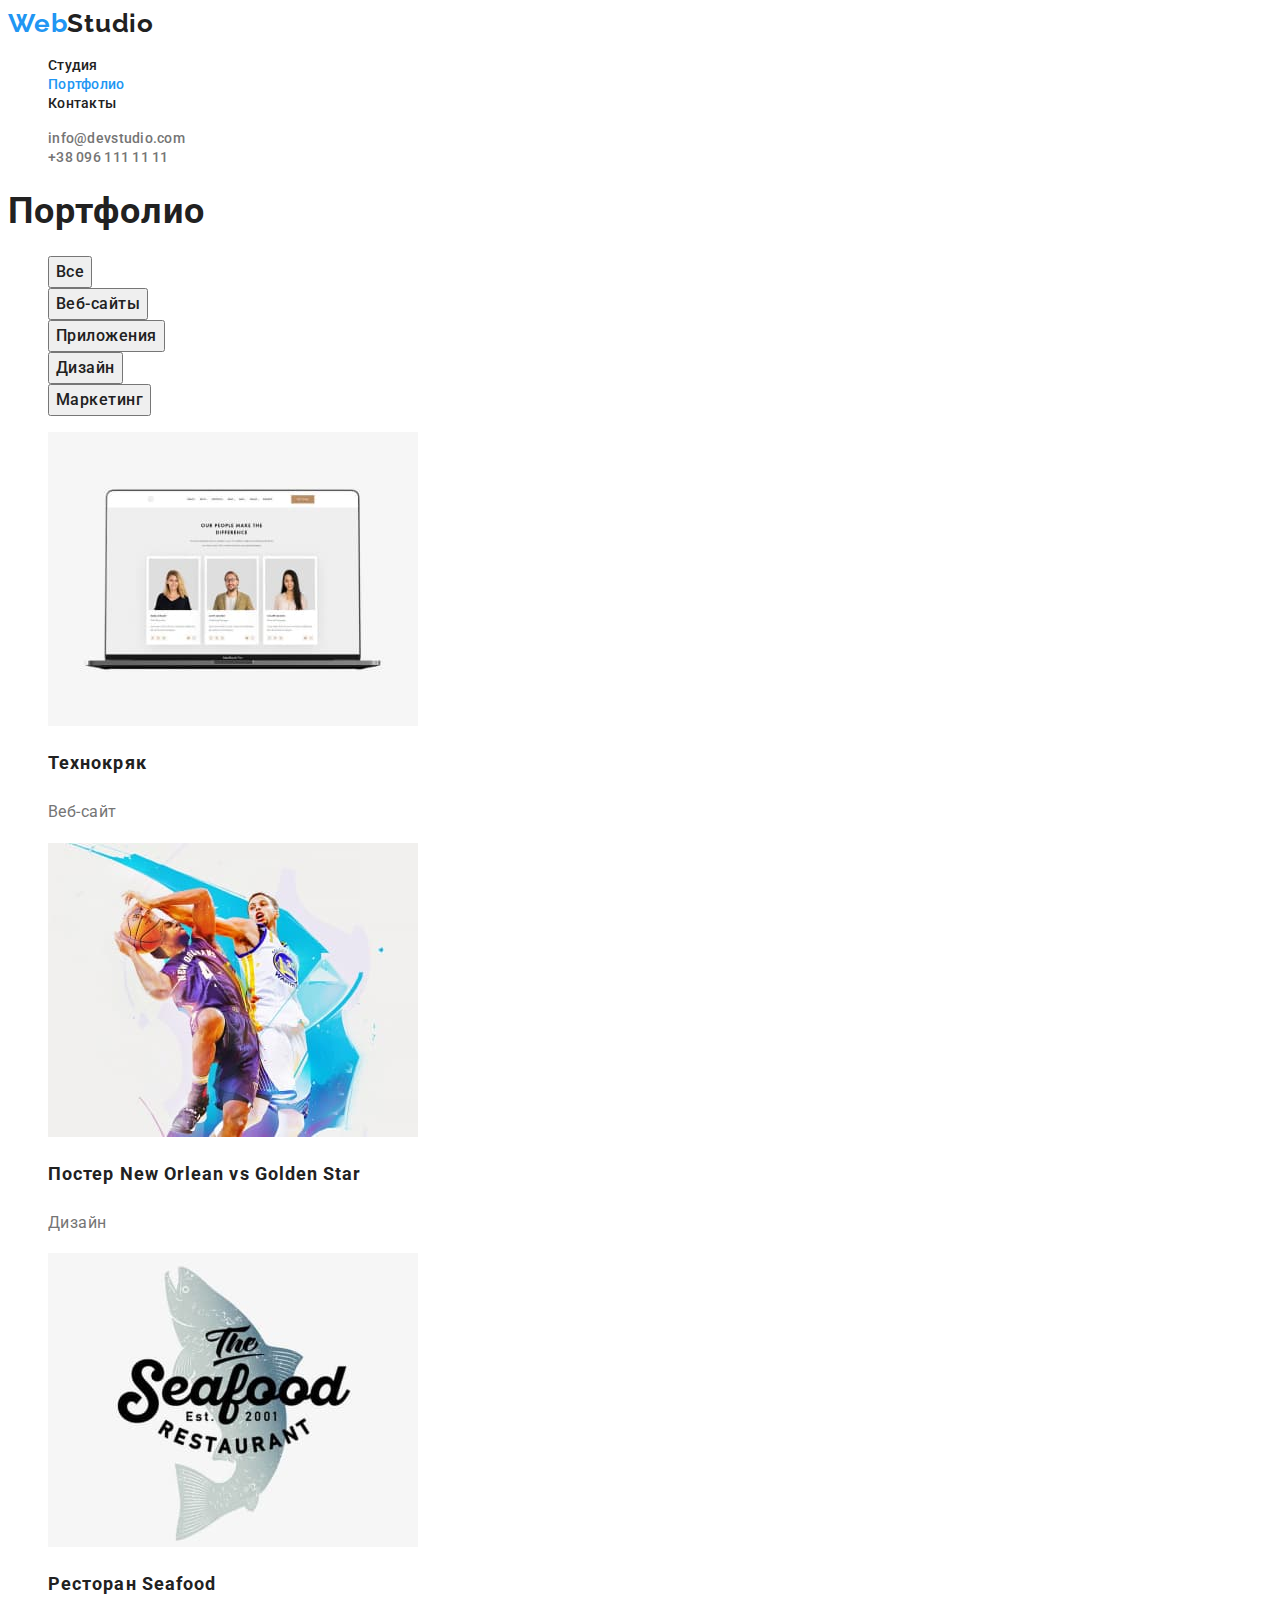
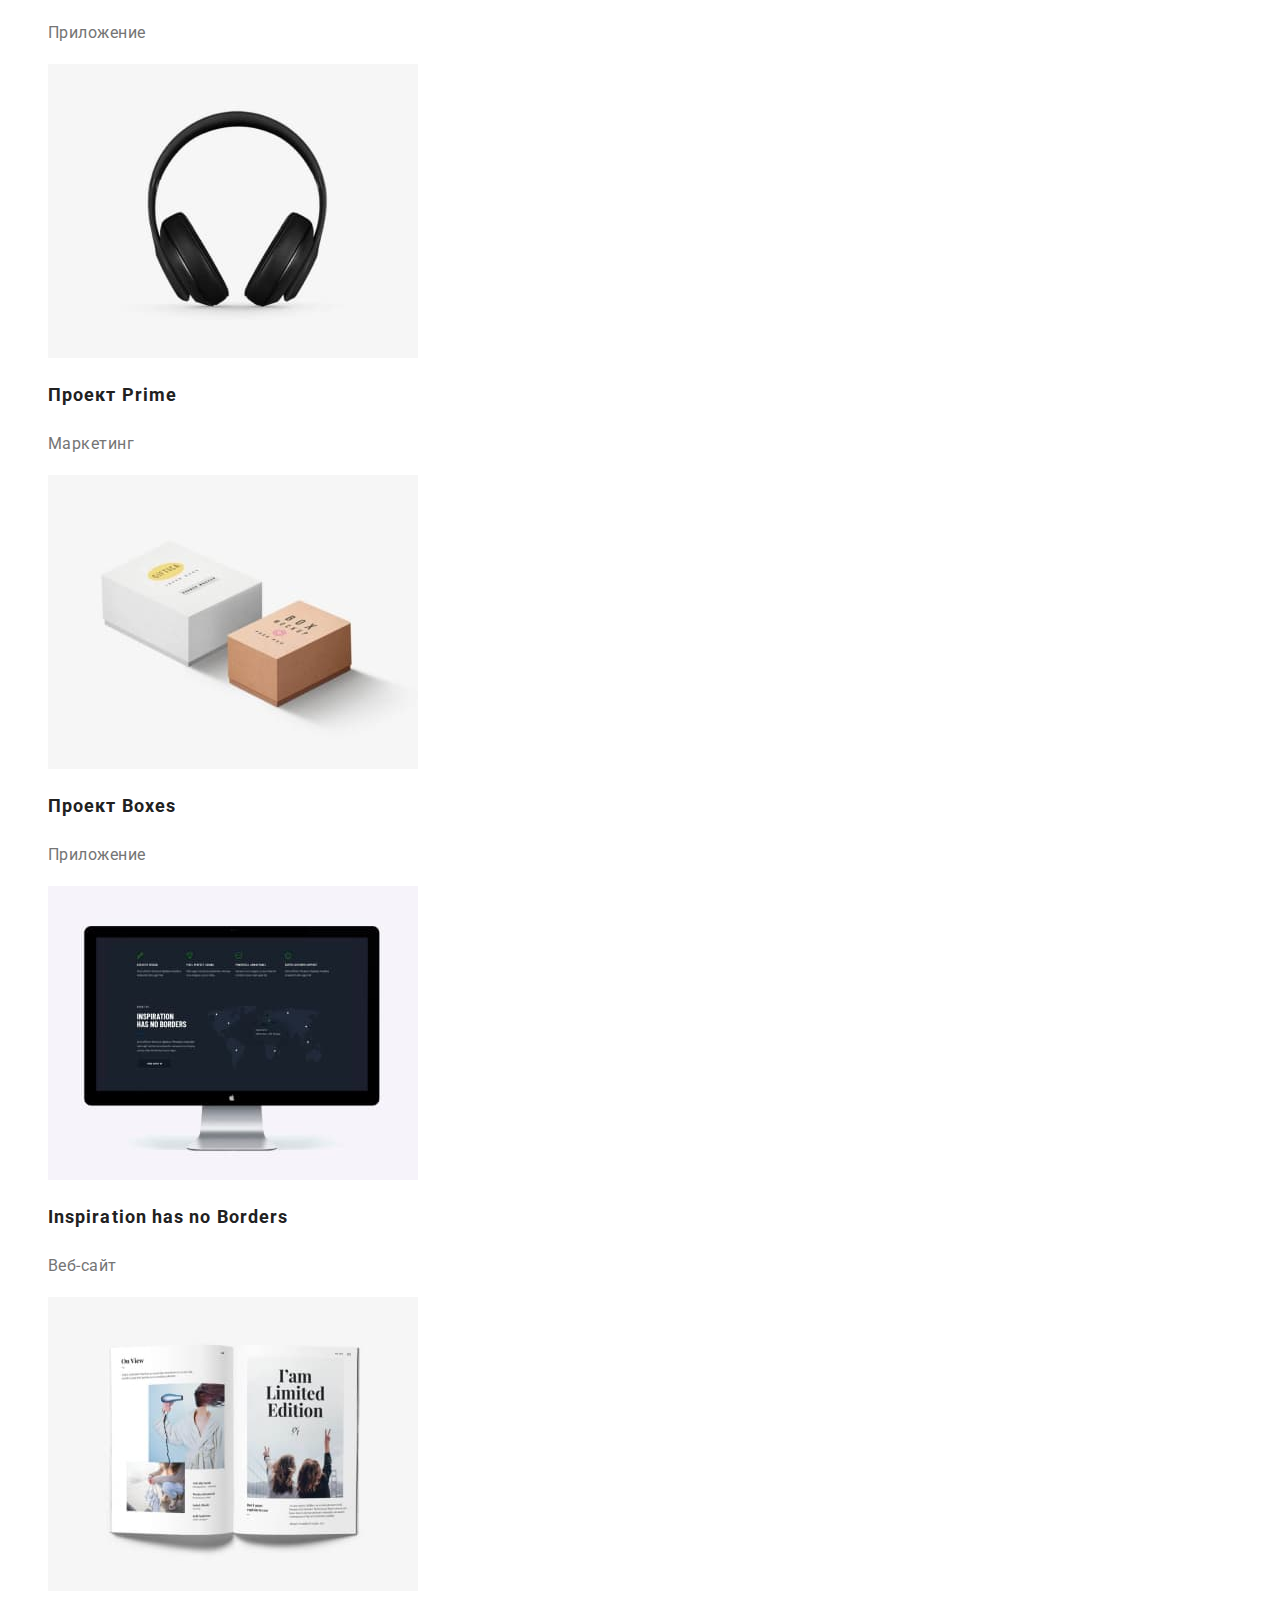
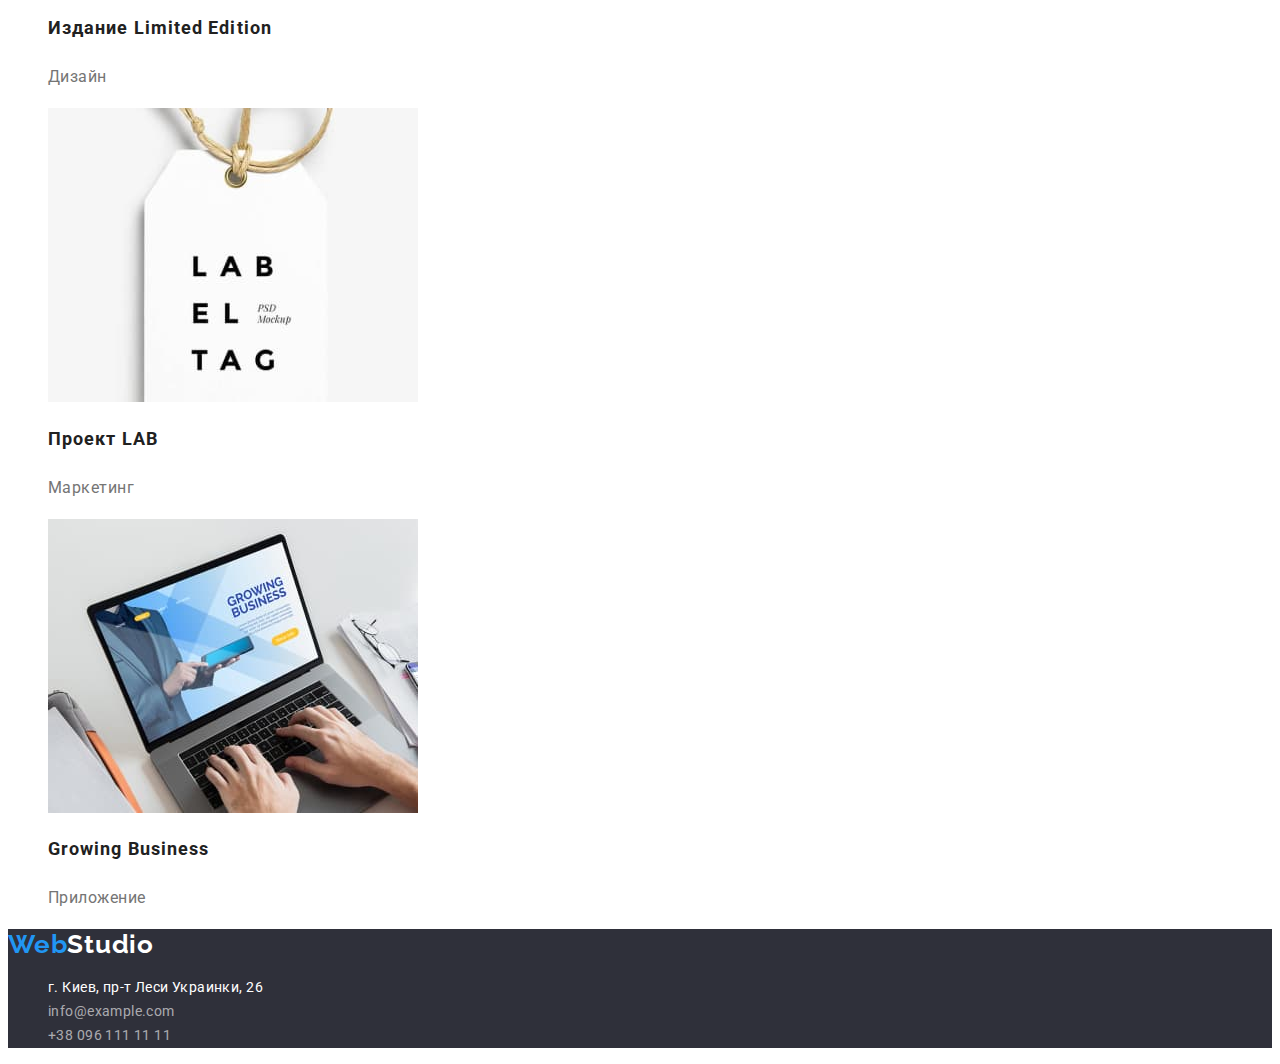
==== portfolio.html @ df974594 "Скопировал 2-ую ДЗ" ====
<!DOCTYPE html>
<html lang="ru">
<head>
    <meta charset="UTF-8">
    <meta http-equiv="X-UA-Compatible" content="IE=edge">
    <meta name="viewport" content="width=device-width, initial-scale=1.0">
    <title>Портфолио</title>
    <link rel="preconnect" href="https://fonts.googleapis.com">
    <link rel="preconnect" href="https://fonts.gstatic.com" crossorigin>
    <link href="https://fonts.googleapis.com/css2?family=Raleway:wght@700&family=Roboto:wght@400;500;700;900&display=swap"
        rel="stylesheet">
    <link rel="stylesheet" href="./css/styles.css">
</head>
<body>
    <header>
        <a href="./index.html" class="logo">Web<span lang="en" class="logo-dark">Studio</span></a>
        <nav>
            <ul class="sitenav">
                <li class="sitenav-item">
                    <a href="./index.html" class="sitenav-link">Студия</a>
                </li>
                <li class="sitenav-item">
                    <a href="" class="sitenav-link current">Портфолио</a>
                </li>
                <li class="sitenav-item">
                    <a href="" class="sitenav-link">Контакты</a>
                </li>
            </ul>
        </nav>
        <ul class="contacts">
            <li class="contacts-item">
                <a href="mailto:info@devstudio.com" class="contacts-link">info@devstudio.com</a>
            </li>
            <li class="contacts-item">
                <a href="tel:+380961111111" class="contacts-link">+38 096 111 11 11</a>
            </li>
        </ul>
    </header>
    <main>
        <section class="section">
            <h1 class="section-title">Портфолио</h1>
            <ul class="filter">
                <li class="filter-item"><button type="button" class="filter-button">Все</button></li>
                <li class="filter-item"><button type="button" class="filter-button">Веб-сайты</button></li>
                <li class="filter-item"><button type="button" class="filter-button">Приложения</button></li>
                <li class="filter-item"><button type="button" class="filter-button">Дизайн</button></li>
                <li class="filter-item"><button type="button" class="filter-button">Маркетинг</button></li>
            </ul>
            <ul class="portfolio">
                <li class="portfolio-item">
                    <img src="./images/port1.jpg" alt="Визуализация сайта Технокряк" width="370" height="294">
                    <h2 class="portfolio-title">Технокряк</h2>
                    <p class="portfolio-text">Веб-сайт</p>
                </li>
                <li class="portfolio-item">
                    <img src="./images/port2.jpg" alt="Визуализация дизайна постера нью орлеан против голдэн стар" width="370" height="294">
                    <h2 class="portfolio-title">Постер New Orlean vs Golden Star</h2>
                    <p class="portfolio-text">Дизайн</p>
                </li>
                <li class="portfolio-item">
                    <img src="./images/port3.jpg" alt="Визуализация приложения ресторана сифуд" width="370" height="294">
                    <h2 class="portfolio-title">Ресторан Seafood</h2>
                    <p class="portfolio-text">Приложение</p>
                </li>
                <li class="portfolio-item">
                    <img src="./images/port4.jpg" alt="Визуализация маркетинга проекта прайм" width="370" height="294">
                    <h2 class="portfolio-title">Проект Prime</h2>
                    <p class="portfolio-text">Маркетинг</p>
                </li>
                <li class="portfolio-item">
                    <img src="./images/port5.jpg" alt="Визуализация приложения проекта боксэс" width="370" height="294">
                    <h2 class="portfolio-title">Проект Boxes</h2>
                    <p class="portfolio-text">Приложение</p>
                </li>
                <li class="portfolio-item">
                    <img src="./images/port6.jpg" alt="Визуализация сайта инспирэйшн хэс ноу бордэрс" width="370" height="294">
                    <h2 class="portfolio-title">Inspiration has no Borders</h2>
                    <p class="portfolio-text">Веб-сайт</p>
                </li>
                <li class="portfolio-item">
                    <img src="./images/port7.jpg" alt="Визуализация дизайна издания лимитэд эдишн" width="370" height="294">
                    <h2 class="portfolio-title">Издание Limited Edition</h2>
                    <p class="portfolio-text">Дизайн</p>
                </li>
                <li class="portfolio-item">
                    <img src="./images/port8.jpg" alt="Визуализация маркетинга проекта лаб" width="370" height="294">
                    <h2 class="portfolio-title">Проект LAB</h2>
                    <p class="portfolio-text">Маркетинг</p>
                </li>
                <li class="portfolio-item">
                    <img src="./images/port9.jpg" alt="Визуализация приложения гровинг бизинэс" width="370" height="294">
                    <h2 class="portfolio-title">Growing Business</h2>
                    <p class="portfolio-text">Приложение</p>
                </li>
            </ul>
        </section>
    </main>
    <footer class="footer">
        <a href="./index.html" class="logo">Web<span lang="en" class="logo-light">Studio</span></a>
        <address>
            <ul class="address">
                <li class="address-item">
                    <a href="https://goo.gl/maps/Sd4Lendt8BvaJmYn8" target="_blank" class="address-link">г. Киев, пр-т Леси
                        Украинки, 26</a>
                </li>
                <li class="address-item">
                    <a href="mailto:info@example.com" class="address-link">info@example.com</a>
                </li>
                <li class="address-item">
                    <a href="tel:+380961111111" class="address-link">+38 096 111 11 11</a>
                </li>
            </ul>
        </address>
    </footer>
</body>
</html>
---- css/styles.css ----
:root {
	--text-color: #757575;
	--title-color: #212121;
	--main-bg-color: #ffffff;
	--accent-linktext-color: #2196f3;
	--accent-button-bg-color: #2196f3;
}

body {
	font-family: "Roboto", sans-serif;
	color: var(--text-color);
}

a {
	text-decoration: none;
}

li {
	list-style-type: none;
}

/* Logo */

.logo {
	font-family: "Raleway", sans-serif;
	font-weight: 700;
	font-size: 26px;
	line-height: 1.19;
	letter-spacing: 0.03em;
	color: var(--accent-linktext-color);
}

.logo-dark {
	color: var(--title-color);
}

.logo-light {
	color: #ffffff;
}

/* Header */

.sitenav-link {
	font-weight: 500;
	font-size: 14px;
	line-height: 1.14;
	letter-spacing: 0.02em;

	color: var(--title-color);
}

.contacts-link {
	font-weight: 500;
	font-size: 14px;
	line-height: 1.14;
	letter-spacing: 0.02em;

	color: inherit;
}

.current {
	color: var(--accent-linktext-color);
}

.sitenav-link:hover,
.sitenav-link:focus,
.contacts-link:hover,
.contacts-link:focus {
	color: var(--accent-linktext-color);
}

/* Hero */

.hero {
	background-color: #2f303a;
}

.hero-title {
	font-weight: 900;
	font-size: 44px;
	line-height: 1.36;
	letter-spacing: 0.06em;
	text-transform: uppercase;

	color: #ffffff;
}

.hero-button {
	font-family: inherit;
	font-weight: 700;
	font-size: 16px;
	line-height: 1.87;
	letter-spacing: 0.06em;

	color: #ffffff;
	background-color: var(--accent-button-bg-color);
	cursor: pointer;
}

/* Features */

.section-title {
	font-size: 36px;
	line-height: 1.17;
	letter-spacing: 0.03em;

	color: var(--title-color);
}

.features-title {
	font-size: 14px;
	line-height: 1.2;
	letter-spacing: 0.03em;
	text-transform: uppercase;

	color: var(--title-color);
}

.features-text {
	font-size: 14px;
	line-height: 1.71;
	letter-spacing: 0.03em;
}

/* Team */

.team-title {
	font-size: 16px;
	line-height: 1.19;
	letter-spacing: 0.03em;

	color: var(--title-color);
}

.team-text {
	font-size: 16px;
	line-height: 1.19;
	letter-spacing: 0.03em;
}

/* Footer */

.footer {
	background-color: #2f303a;
}

.address-link {
	font-style: normal;
	font-size: 14px;
	line-height: 1.71;
	letter-spacing: 0.03em;

	color: rgba(255, 255, 255, 0.6);
}

.address-link:hover,
.address-link:focus {
	color: var(--accent-linktext-color);
}

a[href="https://goo.gl/maps/Sd4Lendt8BvaJmYn8"]
{
	color: #ffffff;
}

/* Portfolio */

.filter-button {
	font-family: inherit;
	font-weight: 500;
	font-size: 16px;
	line-height: 1.62;
	letter-spacing: 0.03em;

	color: var(--title-color);
	cursor: pointer;
}

.filter-button:hover,
.filter-button:focus {
	color: #ffffff;
	background-color: var(--accent-button-bg-color);
}

.portfolio-title {
	font-size: 18px;
	line-height: 2;
	letter-spacing: 0.06em;

	color: var(--title-color);
}

.portfolio-text {
	font-size: 16px;
	line-height: 1.87;
	letter-spacing: 0.03em;
}
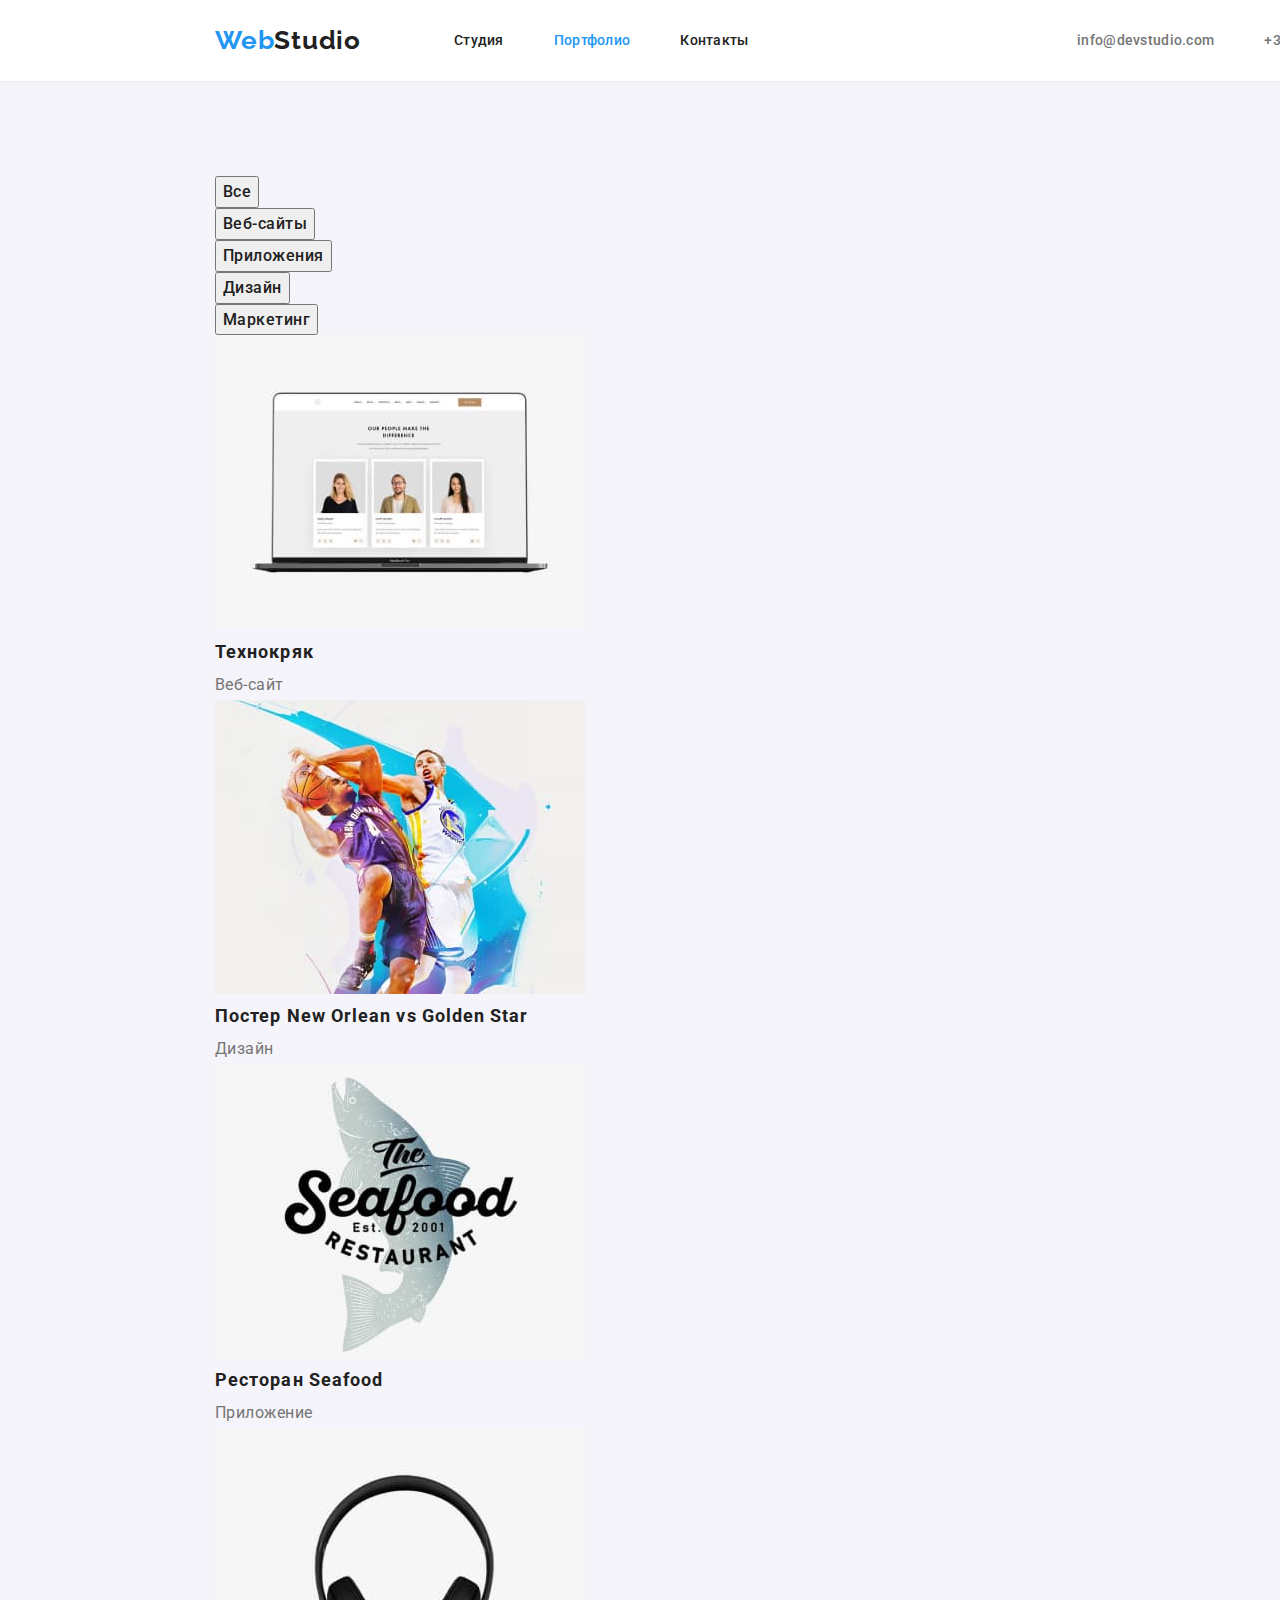
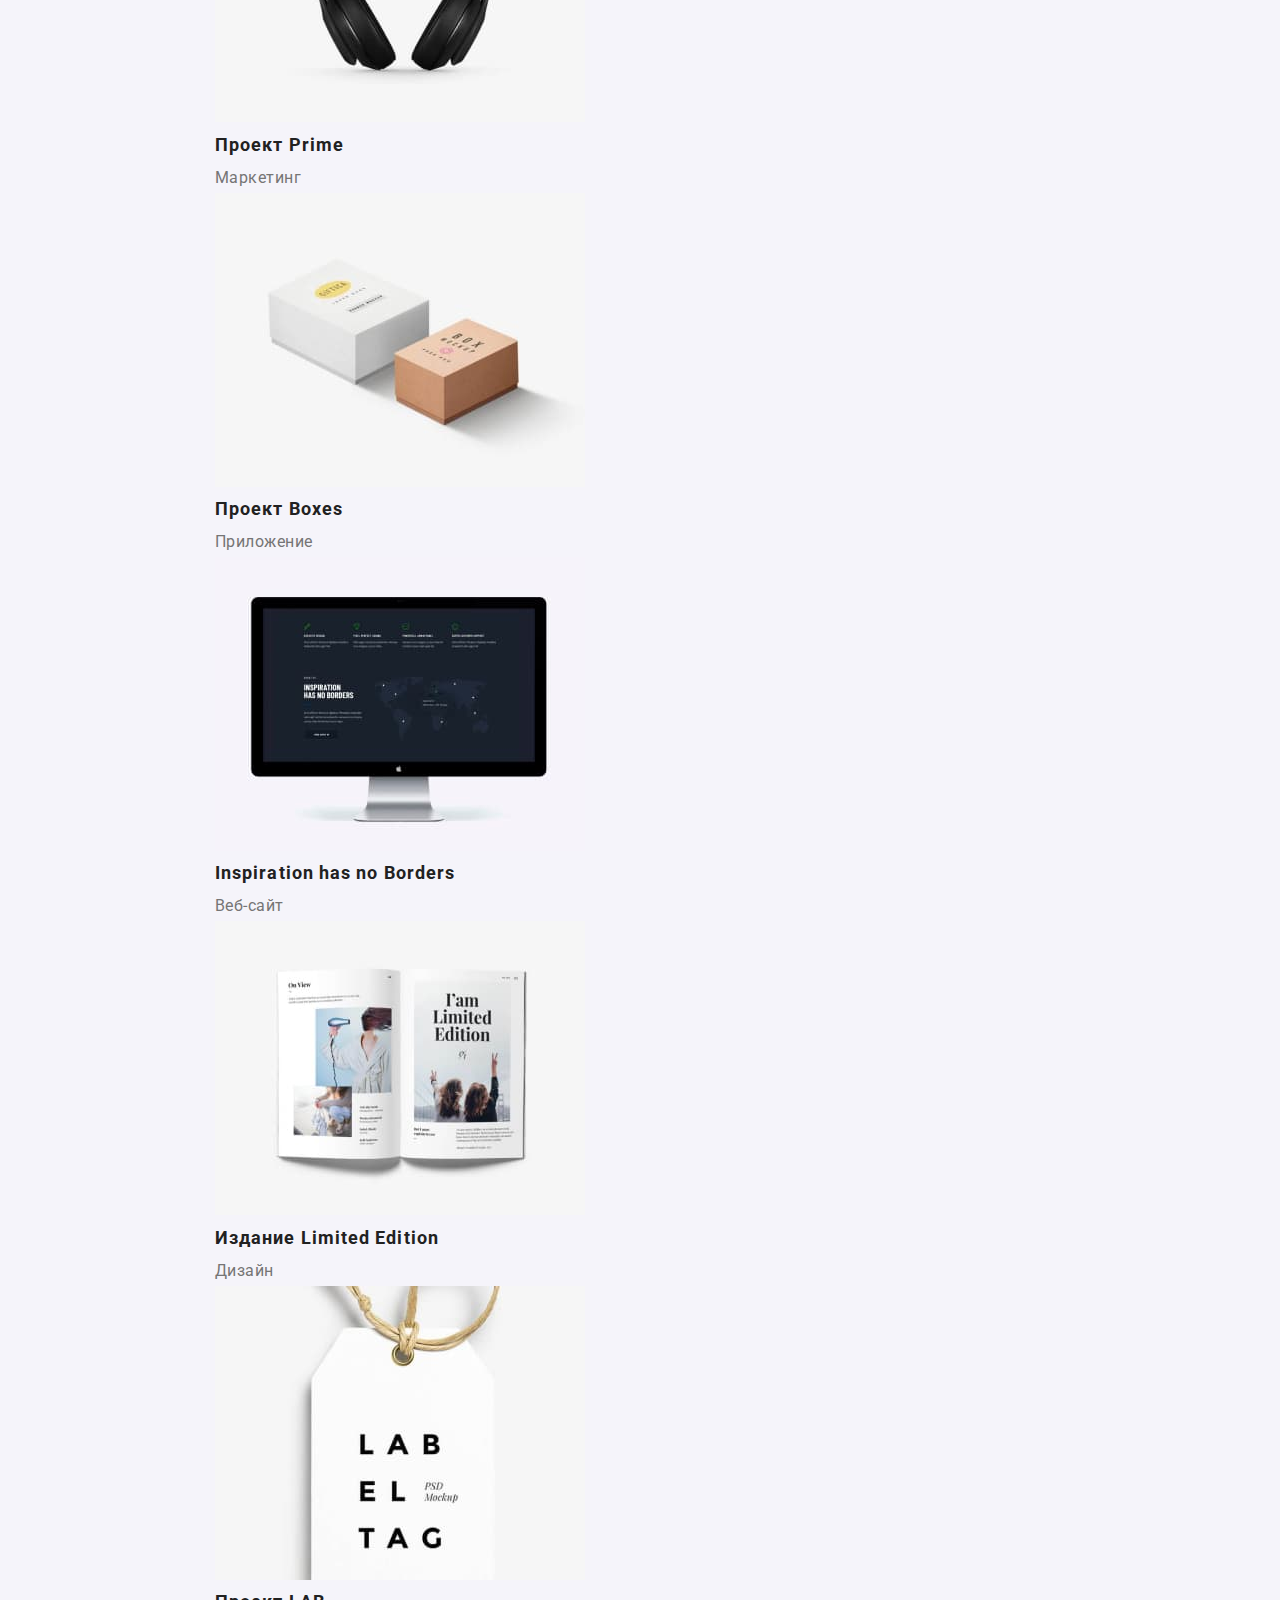
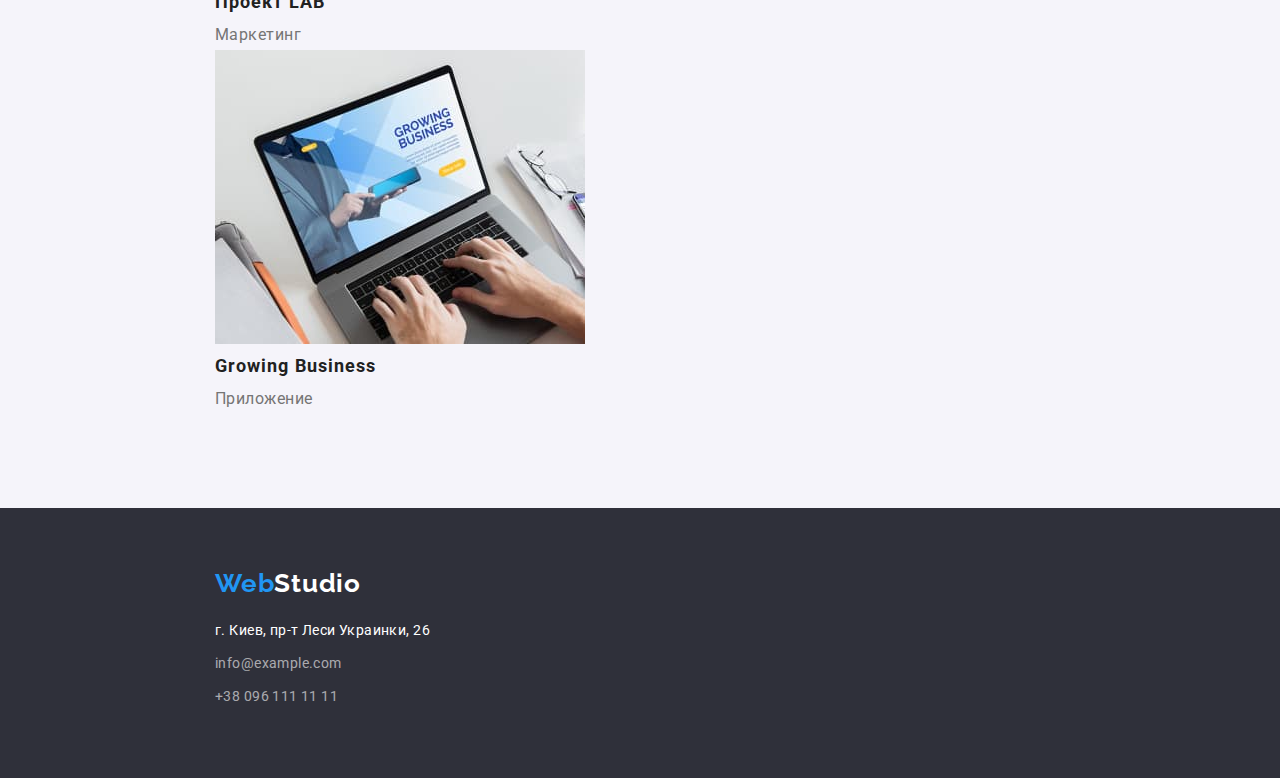
==== commit 1b17ba14: "Страница "Студия" по ДЗ" ====
--- a/portfolio.html
+++ b/portfolio.html
@@ -9,108 +9,116 @@
     <link rel="preconnect" href="https://fonts.gstatic.com" crossorigin>
     <link href="https://fonts.googleapis.com/css2?family=Raleway:wght@700&family=Roboto:wght@400;500;700;900&display=swap"
         rel="stylesheet">
+    <link rel="stylesheet" href="./css/modern-normalize.css">    
     <link rel="stylesheet" href="./css/styles.css">
 </head>
 <body>
-    <header>
-        <a href="./index.html" class="logo">Web<span lang="en" class="logo-dark">Studio</span></a>
-        <nav>
-            <ul class="sitenav">
-                <li class="sitenav-item">
-                    <a href="./index.html" class="sitenav-link">Студия</a>
+    <header class="header">
+        <div class="container">
+            <a href="./index.html" class="logo">Web<span lang="en" class="logo-dark">Studio</span></a>
+            <nav>
+                <ul class="sitenav">
+                    <li class="sitenav-item">
+                        <a href="./index.html" class="sitenav-link">Студия</a>
+                    </li>
+                    <li class="sitenav-item">
+                        <a href="#" class="sitenav-link  current">Портфолио</a>
+                    </li>
+                    <li class="sitenav-item">
+                        <a href="" class="sitenav-link">Контакты</a>
+                    </li>
+                </ul>
+            </nav>
+            <ul class="contacts">
+                <li class="contacts-item">
+                    <a href="mailto:info@devstudio.com" class="contacts-link">info@devstudio.com</a>
                 </li>
-                <li class="sitenav-item">
-                    <a href="" class="sitenav-link current">Портфолио</a>
-                </li>
-                <li class="sitenav-item">
-                    <a href="" class="sitenav-link">Контакты</a>
+                <li class="contacts-item">
+                    <a href="tel:+380961111111" class="contacts-link">+38 096 111 11 11</a>
                 </li>
             </ul>
-        </nav>
-        <ul class="contacts">
-            <li class="contacts-item">
-                <a href="mailto:info@devstudio.com" class="contacts-link">info@devstudio.com</a>
-            </li>
-            <li class="contacts-item">
-                <a href="tel:+380961111111" class="contacts-link">+38 096 111 11 11</a>
-            </li>
-        </ul>
+        </div>
     </header>
     <main>
         <section class="section">
-            <h1 class="section-title">Портфолио</h1>
-            <ul class="filter">
-                <li class="filter-item"><button type="button" class="filter-button">Все</button></li>
-                <li class="filter-item"><button type="button" class="filter-button">Веб-сайты</button></li>
-                <li class="filter-item"><button type="button" class="filter-button">Приложения</button></li>
-                <li class="filter-item"><button type="button" class="filter-button">Дизайн</button></li>
-                <li class="filter-item"><button type="button" class="filter-button">Маркетинг</button></li>
-            </ul>
-            <ul class="portfolio">
-                <li class="portfolio-item">
-                    <img src="./images/port1.jpg" alt="Визуализация сайта Технокряк" width="370" height="294">
-                    <h2 class="portfolio-title">Технокряк</h2>
-                    <p class="portfolio-text">Веб-сайт</p>
-                </li>
-                <li class="portfolio-item">
-                    <img src="./images/port2.jpg" alt="Визуализация дизайна постера нью орлеан против голдэн стар" width="370" height="294">
-                    <h2 class="portfolio-title">Постер New Orlean vs Golden Star</h2>
-                    <p class="portfolio-text">Дизайн</p>
-                </li>
-                <li class="portfolio-item">
-                    <img src="./images/port3.jpg" alt="Визуализация приложения ресторана сифуд" width="370" height="294">
-                    <h2 class="portfolio-title">Ресторан Seafood</h2>
-                    <p class="portfolio-text">Приложение</p>
-                </li>
-                <li class="portfolio-item">
-                    <img src="./images/port4.jpg" alt="Визуализация маркетинга проекта прайм" width="370" height="294">
-                    <h2 class="portfolio-title">Проект Prime</h2>
-                    <p class="portfolio-text">Маркетинг</p>
-                </li>
-                <li class="portfolio-item">
-                    <img src="./images/port5.jpg" alt="Визуализация приложения проекта боксэс" width="370" height="294">
-                    <h2 class="portfolio-title">Проект Boxes</h2>
-                    <p class="portfolio-text">Приложение</p>
-                </li>
-                <li class="portfolio-item">
-                    <img src="./images/port6.jpg" alt="Визуализация сайта инспирэйшн хэс ноу бордэрс" width="370" height="294">
-                    <h2 class="portfolio-title">Inspiration has no Borders</h2>
-                    <p class="portfolio-text">Веб-сайт</p>
-                </li>
-                <li class="portfolio-item">
-                    <img src="./images/port7.jpg" alt="Визуализация дизайна издания лимитэд эдишн" width="370" height="294">
-                    <h2 class="portfolio-title">Издание Limited Edition</h2>
-                    <p class="portfolio-text">Дизайн</p>
-                </li>
-                <li class="portfolio-item">
-                    <img src="./images/port8.jpg" alt="Визуализация маркетинга проекта лаб" width="370" height="294">
-                    <h2 class="portfolio-title">Проект LAB</h2>
-                    <p class="portfolio-text">Маркетинг</p>
-                </li>
-                <li class="portfolio-item">
-                    <img src="./images/port9.jpg" alt="Визуализация приложения гровинг бизинэс" width="370" height="294">
-                    <h2 class="portfolio-title">Growing Business</h2>
-                    <p class="portfolio-text">Приложение</p>
-                </li>
-            </ul>
+            <div class="container">
+                <h1 class="section-title visually-hidden">Портфолио</h1>
+                <ul class="filter">
+                    <li class="filter-item"><button type="button" class="filter-button">Все</button></li>
+                    <li class="filter-item"><button type="button" class="filter-button">Веб-сайты</button></li>
+                    <li class="filter-item"><button type="button" class="filter-button">Приложения</button></li>
+                    <li class="filter-item"><button type="button" class="filter-button">Дизайн</button></li>
+                    <li class="filter-item"><button type="button" class="filter-button">Маркетинг</button></li>
+                </ul>
+                <ul class="portfolio">
+                    <li class="portfolio-item">
+                        <img src="./images/port1.jpg" alt="Визуализация сайта Технокряк" width="370" height="294">
+                        <h2 class="portfolio-title">Технокряк</h2>
+                        <p class="portfolio-text">Веб-сайт</p>
+                    </li>
+                    <li class="portfolio-item">
+                        <img src="./images/port2.jpg" alt="Визуализация дизайна постера нью орлеан против голдэн стар" width="370"
+                            height="294">
+                        <h2 class="portfolio-title">Постер New Orlean vs Golden Star</h2>
+                        <p class="portfolio-text">Дизайн</p>
+                    </li>
+                    <li class="portfolio-item">
+                        <img src="./images/port3.jpg" alt="Визуализация приложения ресторана сифуд" width="370" height="294">
+                        <h2 class="portfolio-title">Ресторан Seafood</h2>
+                        <p class="portfolio-text">Приложение</p>
+                    </li>
+                    <li class="portfolio-item">
+                        <img src="./images/port4.jpg" alt="Визуализация маркетинга проекта прайм" width="370" height="294">
+                        <h2 class="portfolio-title">Проект Prime</h2>
+                        <p class="portfolio-text">Маркетинг</p>
+                    </li>
+                    <li class="portfolio-item">
+                        <img src="./images/port5.jpg" alt="Визуализация приложения проекта боксэс" width="370" height="294">
+                        <h2 class="portfolio-title">Проект Boxes</h2>
+                        <p class="portfolio-text">Приложение</p>
+                    </li>
+                    <li class="portfolio-item">
+                        <img src="./images/port6.jpg" alt="Визуализация сайта инспирэйшн хэс ноу бордэрс" width="370" height="294">
+                        <h2 class="portfolio-title">Inspiration has no Borders</h2>
+                        <p class="portfolio-text">Веб-сайт</p>
+                    </li>
+                    <li class="portfolio-item">
+                        <img src="./images/port7.jpg" alt="Визуализация дизайна издания лимитэд эдишн" width="370" height="294">
+                        <h2 class="portfolio-title">Издание Limited Edition</h2>
+                        <p class="portfolio-text">Дизайн</p>
+                    </li>
+                    <li class="portfolio-item">
+                        <img src="./images/port8.jpg" alt="Визуализация маркетинга проекта лаб" width="370" height="294">
+                        <h2 class="portfolio-title">Проект LAB</h2>
+                        <p class="portfolio-text">Маркетинг</p>
+                    </li>
+                    <li class="portfolio-item">
+                        <img src="./images/port9.jpg" alt="Визуализация приложения гровинг бизинэс" width="370" height="294">
+                        <h2 class="portfolio-title">Growing Business</h2>
+                        <p class="portfolio-text">Приложение</p>
+                    </li>
+                </ul>
+            </div>
         </section>
     </main>
     <footer class="footer">
-        <a href="./index.html" class="logo">Web<span lang="en" class="logo-light">Studio</span></a>
-        <address>
-            <ul class="address">
-                <li class="address-item">
-                    <a href="https://goo.gl/maps/Sd4Lendt8BvaJmYn8" target="_blank" class="address-link">г. Киев, пр-т Леси
-                        Украинки, 26</a>
-                </li>
-                <li class="address-item">
-                    <a href="mailto:info@example.com" class="address-link">info@example.com</a>
-                </li>
-                <li class="address-item">
-                    <a href="tel:+380961111111" class="address-link">+38 096 111 11 11</a>
-                </li>
-            </ul>
-        </address>
+        <div class="container">
+            <a href="./index.html" class="logo">Web<span lang="en" class="logo-light">Studio</span></a>
+            <address>
+                <ul class="address">
+                    <li class="address-item">
+                        <a href="https://goo.gl/maps/Sd4Lendt8BvaJmYn8" target="_blank" class="address-link">г. Киев, пр-т Леси
+                            Украинки, 26</a>
+                    </li>
+                    <li class="address-item">
+                        <a href="mailto:info@example.com" class="address-link">info@example.com</a>
+                    </li>
+                    <li class="address-item">
+                        <a href="tel:+380961111111" class="address-link">+38 096 111 11 11</a>
+                    </li>
+                </ul>
+            </address>
+        </div>
     </footer>
 </body>
 </html>--- a/css/styles.css
+++ b/css/styles.css
@@ -11,17 +11,38 @@
 	color: var(--text-color);
 }
 
+h1,
+h2,
+h3,
+h4,
+h5,
+h6,
+p,
+ul {
+	margin-top: 0;
+	margin-bottom: 0;
+}
+
 a {
 	text-decoration: none;
 }
 
-li {
+ul {
+	padding: 0;
 	list-style-type: none;
 }
 
+.container {
+	width: 1200px;
+	margin: 0 auto;
+	padding: 0 15px;
+}
+
 /* Logo */
 
 .logo {
+	margin-right: 93px;
+
 	font-family: "Raleway", sans-serif;
 	font-weight: 700;
 	font-size: 26px;
@@ -39,8 +60,31 @@
 }
 
 /* Header */
+.header {
+	width: 1600px;
+	margin: 0 auto;
+
+	border-bottom: 1px solid #ececec;
+}
+
+.header .container {
+	display: flex;
+	align-items: center;
+	padding-top: 25px;
+	padding-bottom: 25px;
+}
+
+.sitenav {
+	display: flex;
+}
+
+.sitenav-item:not(:last-child) {
+	margin-right: 50px;
+}
 
 .sitenav-link {
+	padding: 25px 0;
+
 	font-weight: 500;
 	font-size: 14px;
 	line-height: 1.14;
@@ -49,17 +93,24 @@
 	color: var(--title-color);
 }
 
+.contacts {
+	display: flex;
+	margin-left: auto;
+}
+
+.contacts-item:not(:last-child) {
+	margin-right: 50px;
+}
+
 .contacts-link {
+	padding: 25px 0;
+
 	font-weight: 500;
 	font-size: 14px;
 	line-height: 1.14;
 	letter-spacing: 0.02em;
 
 	color: inherit;
-}
-
-.current {
-	color: var(--accent-linktext-color);
 }
 
 .sitenav-link:hover,
@@ -69,24 +120,65 @@
 	color: var(--accent-linktext-color);
 }
 
+.current {
+	color: var(--accent-linktext-color);
+}
+
+.section {
+	width: 1600px;
+	margin: 0 auto;
+	padding-top: 94px;
+	padding-bottom: 94px;
+	/* max-width: 1600px; */
+}
+
+.section-title {
+	margin-bottom: 50px;
+
+	font-size: 36px;
+	line-height: 1.17;
+	letter-spacing: 0.03em;
+	text-align: center;
+
+	color: var(--title-color);
+}
+
 /* Hero */
 
 .hero {
+	width: 1600px;
+	margin: 0 auto;
 	background-color: #2f303a;
 }
 
+.hero .container {
+	padding-top: 200px;
+	padding-bottom: 200px;
+}
+
 .hero-title {
+	margin-bottom: 30px;
+	max-width: 696px;
+	margin-right: auto;
+	margin-left: auto;
+
 	font-weight: 900;
 	font-size: 44px;
 	line-height: 1.36;
 	letter-spacing: 0.06em;
 	text-transform: uppercase;
+	text-align: center;
 
 	color: #ffffff;
 }
 
 .hero-button {
-	font-family: inherit;
+	display: block;
+	margin: 0 auto;
+	min-width: 200px;
+	padding-top: 10px;
+	padding-bottom: 10px;
+
 	font-weight: 700;
 	font-size: 16px;
 	line-height: 1.87;
@@ -94,20 +186,28 @@
 
 	color: #ffffff;
 	background-color: var(--accent-button-bg-color);
+	box-shadow: 0px 4px 4px rgba(0, 0, 0, 0.15);
+	border-radius: 4px;
 	cursor: pointer;
 }
 
 /* Features */
 
-.section-title {
-	font-size: 36px;
-	line-height: 1.17;
-	letter-spacing: 0.03em;
-
-	color: var(--title-color);
+.features {
+	display: flex;
+}
+
+.features-item {
+	min-width: 270px;
+}
+
+.features-item:not(:last-child) {
+	margin-right: 30px;
 }
 
 .features-title {
+	margin-bottom: 10px;
+
 	font-size: 14px;
 	line-height: 1.2;
 	letter-spacing: 0.03em;
@@ -122,26 +222,82 @@
 	letter-spacing: 0.03em;
 }
 
+/* About */
+
+.about {
+	display: flex;
+}
+
+.about-item:not(:last-child) {
+	margin-right: 30px;
+}
+
 /* Team */
 
+.section:last-child {
+	background-color: #f5f4fa;
+}
+
+.team {
+	display: flex;
+}
+
+.team-item {
+	min-width: 270px;
+
+	background: #ffffff;
+	box-shadow: 0px 1px 3px rgba(0, 0, 0, 0.12), 0px 1px 1px rgba(0, 0, 0, 0.14), 0px 2px 1px rgba(0, 0, 0, 0.2);
+	border-radius: 0px 0px 4px 4px;
+}
+
+.team-item:not(:last-child) {
+	margin-right: 30px;
+}
+
+.team-photo {
+	display: block;
+	margin-bottom: 30px;
+}
+
 .team-title {
+	margin-bottom: 10px;
+
 	font-size: 16px;
 	line-height: 1.19;
 	letter-spacing: 0.03em;
+	text-align: center;
 
 	color: var(--title-color);
 }
 
 .team-text {
+	margin-bottom: 30px;
+
 	font-size: 16px;
 	line-height: 1.19;
 	letter-spacing: 0.03em;
+	text-align: center;
 }
 
 /* Footer */
 
 .footer {
+	width: 1600px;
+	margin-right: auto;
+	margin-left: auto;
+	padding-top: 60px;
+	padding-bottom: 60px;
+
 	background-color: #2f303a;
+}
+
+.footer .logo {
+	display: inline-block;
+	margin-bottom: 20px;
+}
+
+.address-item {
+	margin-bottom: 9px;
 }
 
 .address-link {
@@ -195,3 +351,16 @@
 	line-height: 1.87;
 	letter-spacing: 0.03em;
 }
+
+.visually-hidden {
+	position: absolute;
+	white-space: nowrap;
+	width: 1px;
+	height: 1px;
+	overflow: hidden;
+	border: 0;
+	padding: 0;
+	clip: rect(0 0 0 0);
+	clip-path: inset(50%);
+	margin: -1px;
+}
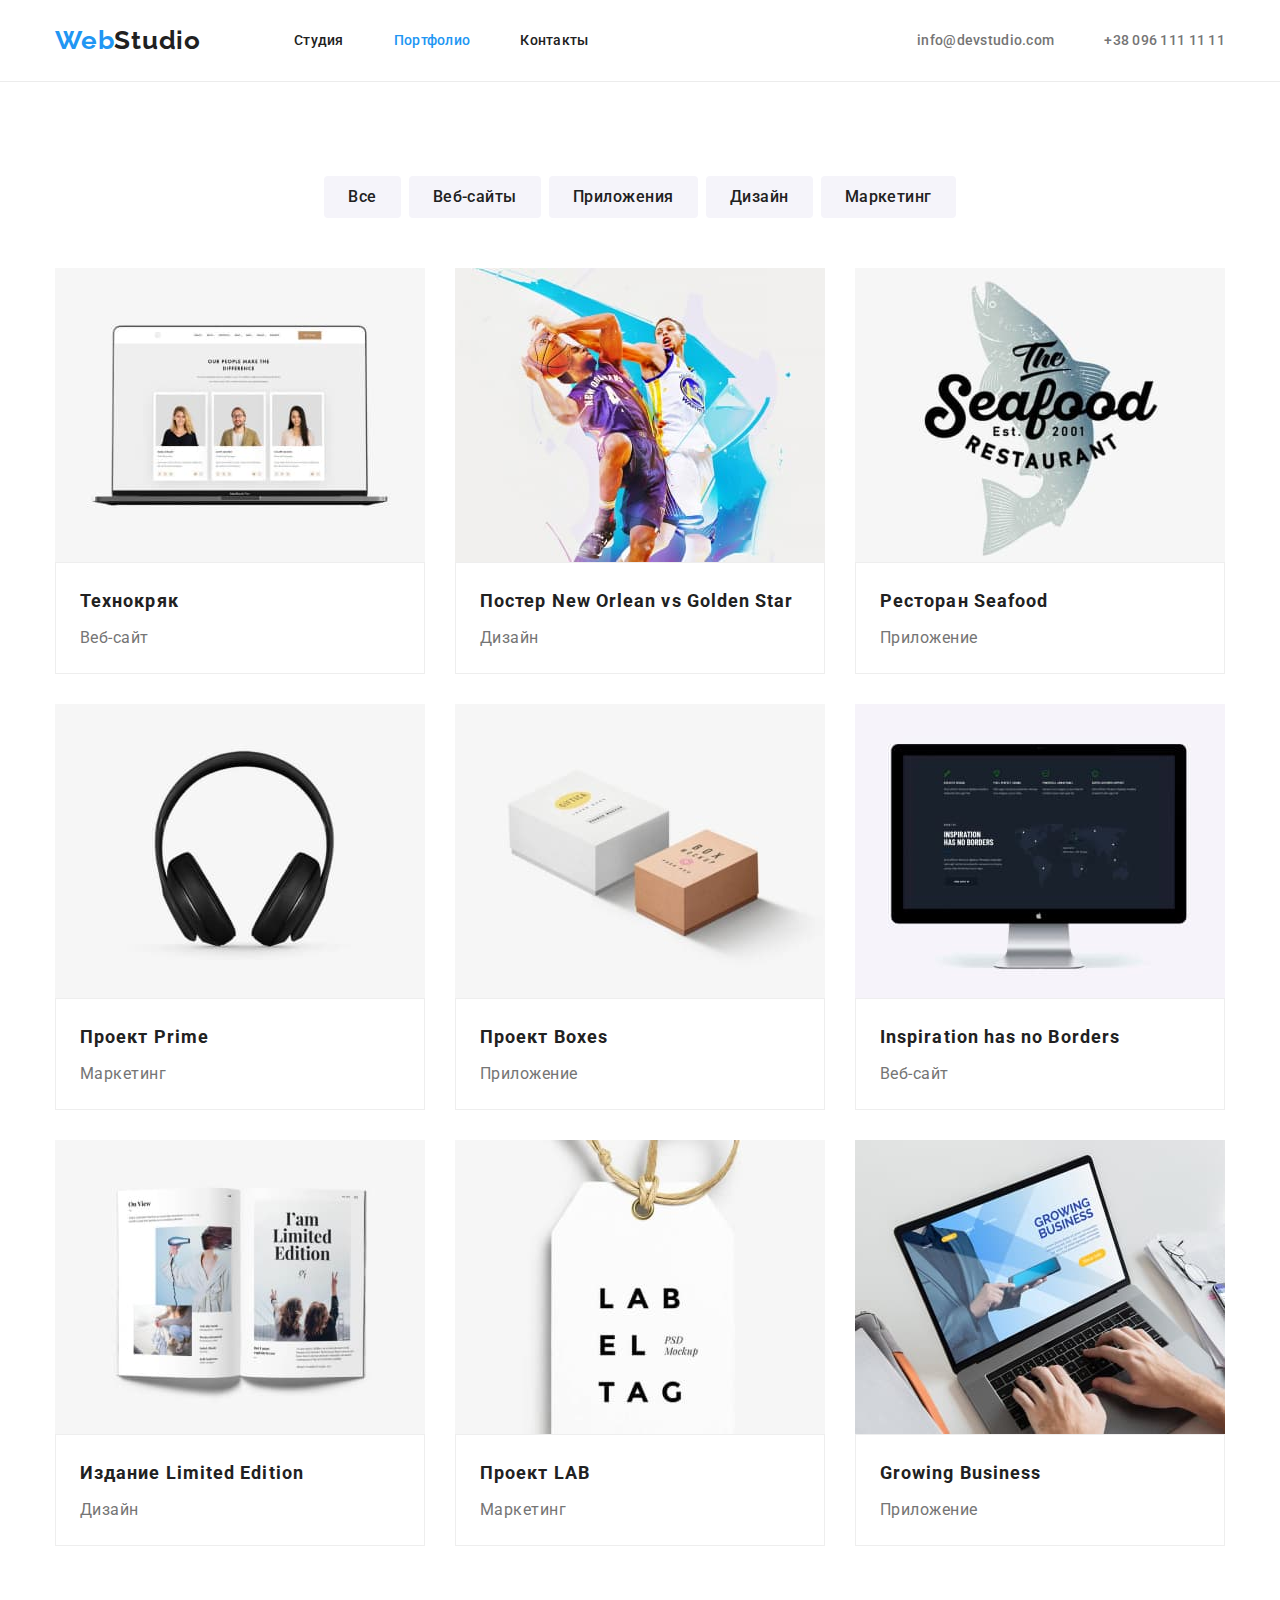
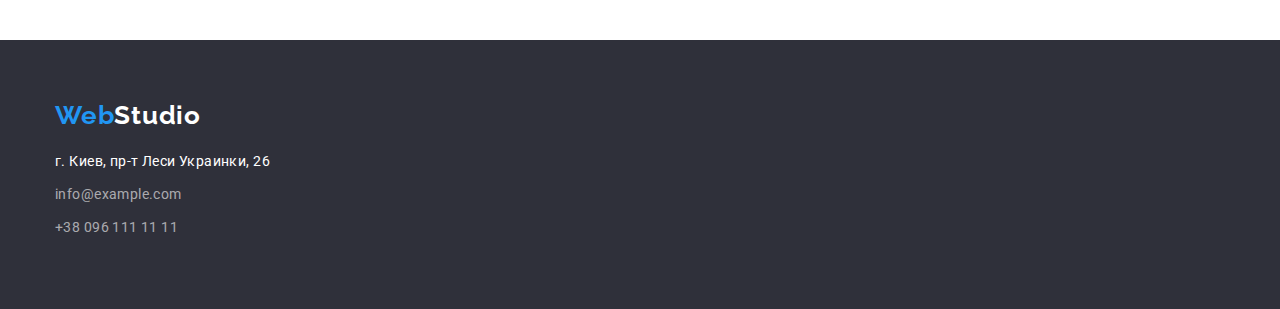
==== commit 20f30152: "Страница "Портфолио" по ДЗ" ====
--- a/portfolio.html
+++ b/portfolio.html
@@ -53,49 +53,67 @@
                 <ul class="portfolio">
                     <li class="portfolio-item">
                         <img src="./images/port1.jpg" alt="Визуализация сайта Технокряк" width="370" height="294">
-                        <h2 class="portfolio-title">Технокряк</h2>
-                        <p class="portfolio-text">Веб-сайт</p>
+                        <div class="portfolio-post-image">
+                            <h2 class="portfolio-title">Технокряк</h2>
+                            <p class="portfolio-text">Веб-сайт</p>
+                        </div>
                     </li>
                     <li class="portfolio-item">
                         <img src="./images/port2.jpg" alt="Визуализация дизайна постера нью орлеан против голдэн стар" width="370"
                             height="294">
-                        <h2 class="portfolio-title">Постер New Orlean vs Golden Star</h2>
-                        <p class="portfolio-text">Дизайн</p>
+                        <div class="portfolio-post-image">
+                            <h2 class="portfolio-title">Постер New Orlean vs Golden Star</h2>
+                            <p class="portfolio-text">Дизайн</p>
+                        </div>
                     </li>
                     <li class="portfolio-item">
                         <img src="./images/port3.jpg" alt="Визуализация приложения ресторана сифуд" width="370" height="294">
-                        <h2 class="portfolio-title">Ресторан Seafood</h2>
-                        <p class="portfolio-text">Приложение</p>
+                        <div class="portfolio-post-image">
+                            <h2 class="portfolio-title">Ресторан Seafood</h2>
+                            <p class="portfolio-text">Приложение</p>
+                        </div>
                     </li>
                     <li class="portfolio-item">
                         <img src="./images/port4.jpg" alt="Визуализация маркетинга проекта прайм" width="370" height="294">
-                        <h2 class="portfolio-title">Проект Prime</h2>
-                        <p class="portfolio-text">Маркетинг</p>
+                        <div class="portfolio-post-image">
+                            <h2 class="portfolio-title">Проект Prime</h2>
+                            <p class="portfolio-text">Маркетинг</p>
+                        </div>
                     </li>
                     <li class="portfolio-item">
                         <img src="./images/port5.jpg" alt="Визуализация приложения проекта боксэс" width="370" height="294">
-                        <h2 class="portfolio-title">Проект Boxes</h2>
-                        <p class="portfolio-text">Приложение</p>
+                        <div class="portfolio-post-image">
+                            <h2 class="portfolio-title">Проект Boxes</h2>
+                            <p class="portfolio-text">Приложение</p>
+                        </div>
                     </li>
                     <li class="portfolio-item">
                         <img src="./images/port6.jpg" alt="Визуализация сайта инспирэйшн хэс ноу бордэрс" width="370" height="294">
-                        <h2 class="portfolio-title">Inspiration has no Borders</h2>
-                        <p class="portfolio-text">Веб-сайт</p>
+                        <div class="portfolio-post-image">
+                            <h2 class="portfolio-title">Inspiration has no Borders</h2>
+                            <p class="portfolio-text">Веб-сайт</p>
+                        </div>
                     </li>
                     <li class="portfolio-item">
                         <img src="./images/port7.jpg" alt="Визуализация дизайна издания лимитэд эдишн" width="370" height="294">
-                        <h2 class="portfolio-title">Издание Limited Edition</h2>
-                        <p class="portfolio-text">Дизайн</p>
+                        <div class="portfolio-post-image">
+                            <h2 class="portfolio-title">Издание Limited Edition</h2>
+                            <p class="portfolio-text">Дизайн</p>
+                        </div>
                     </li>
                     <li class="portfolio-item">
                         <img src="./images/port8.jpg" alt="Визуализация маркетинга проекта лаб" width="370" height="294">
-                        <h2 class="portfolio-title">Проект LAB</h2>
-                        <p class="portfolio-text">Маркетинг</p>
+                        <div class="portfolio-post-image">
+                            <h2 class="portfolio-title">Проект LAB</h2>
+                            <p class="portfolio-text">Маркетинг</p>
+                        </div>
                     </li>
                     <li class="portfolio-item">
                         <img src="./images/port9.jpg" alt="Визуализация приложения гровинг бизинэс" width="370" height="294">
-                        <h2 class="portfolio-title">Growing Business</h2>
-                        <p class="portfolio-text">Приложение</p>
+                        <div class="portfolio-post-image">
+                            <h2 class="portfolio-title">Growing Business</h2>
+                            <p class="portfolio-text">Приложение</p>
+                        </div>
                     </li>
                 </ul>
             </div>
--- a/css/styles.css
+++ b/css/styles.css
@@ -32,6 +32,12 @@
 	list-style-type: none;
 }
 
+img {
+	display: block;
+	max-width: 100%;
+	height: auto;
+}
+
 .container {
 	width: 1200px;
 	margin: 0 auto;
@@ -61,7 +67,6 @@
 
 /* Header */
 .header {
-	width: 1600px;
 	margin: 0 auto;
 
 	border-bottom: 1px solid #ececec;
@@ -125,11 +130,9 @@
 }
 
 .section {
-	width: 1600px;
 	margin: 0 auto;
 	padding-top: 94px;
 	padding-bottom: 94px;
-	/* max-width: 1600px; */
 }
 
 .section-title {
@@ -145,15 +148,11 @@
 
 /* Hero */
 
-.hero {
-	width: 1600px;
-	margin: 0 auto;
-	background-color: #2f303a;
-}
-
-.hero .container {
+.section.hero {
+	margin: 0 auto;
 	padding-top: 200px;
 	padding-bottom: 200px;
+	background-color: #2f303a;
 }
 
 .hero-title {
@@ -188,6 +187,7 @@
 	background-color: var(--accent-button-bg-color);
 	box-shadow: 0px 4px 4px rgba(0, 0, 0, 0.15);
 	border-radius: 4px;
+	border-color: transparent;
 	cursor: pointer;
 }
 
@@ -234,7 +234,7 @@
 
 /* Team */
 
-.section:last-child {
+.section:nth-child(4) {
 	background-color: #f5f4fa;
 }
 
@@ -243,8 +243,6 @@
 }
 
 .team-item {
-	min-width: 270px;
-
 	background: #ffffff;
 	box-shadow: 0px 1px 3px rgba(0, 0, 0, 0.12), 0px 1px 1px rgba(0, 0, 0, 0.14), 0px 2px 1px rgba(0, 0, 0, 0.2);
 	border-radius: 0px 0px 4px 4px;
@@ -254,9 +252,9 @@
 	margin-right: 30px;
 }
 
-.team-photo {
-	display: block;
-	margin-bottom: 30px;
+.team-post-image {
+	padding-top: 30px;
+	padding-bottom: 30px;
 }
 
 .team-title {
@@ -271,8 +269,6 @@
 }
 
 .team-text {
-	margin-bottom: 30px;
-
 	font-size: 16px;
 	line-height: 1.19;
 	letter-spacing: 0.03em;
@@ -282,7 +278,6 @@
 /* Footer */
 
 .footer {
-	width: 1600px;
 	margin-right: auto;
 	margin-left: auto;
 	padding-top: 60px;
@@ -321,7 +316,19 @@
 
 /* Portfolio */
 
+.filter {
+	display: flex;
+	justify-content: center;
+	margin-bottom: 50px;
+}
+
+.filter-item:not(:last-child) {
+	margin-right: 8px;
+}
+
 .filter-button {
+	padding: 6px 22px;
+
 	font-family: inherit;
 	font-weight: 500;
 	font-size: 16px;
@@ -329,6 +336,9 @@
 	letter-spacing: 0.03em;
 
 	color: var(--title-color);
+	background: #f5f4fa;
+	border-radius: 4px;
+	border-color: transparent;
 	cursor: pointer;
 }
 
@@ -336,9 +346,31 @@
 .filter-button:focus {
 	color: #ffffff;
 	background-color: var(--accent-button-bg-color);
+	box-shadow: 0px 3px 1px rgba(0, 0, 0, 0.1), 0px 1px 2px rgba(0, 0, 0, 0.08), 0px 2px 2px rgba(0, 0, 0, 0.12);
+}
+
+.portfolio {
+	display: flex;
+	flex-wrap: wrap;
+	margin-right: -30px;
+	margin-bottom: -30px;
+}
+
+.portfolio-item {
+	margin-right: 30px;
+	margin-bottom: 30px;
+	flex-basis: calc((100% - 3 * 30px) / 3);
+}
+
+.portfolio-post-image {
+	padding: 20px 24px;
+
+	border: 1px solid #eeeeee;
 }
 
 .portfolio-title {
+	margin-bottom: 4px;
+
 	font-size: 18px;
 	line-height: 2;
 	letter-spacing: 0.06em;
